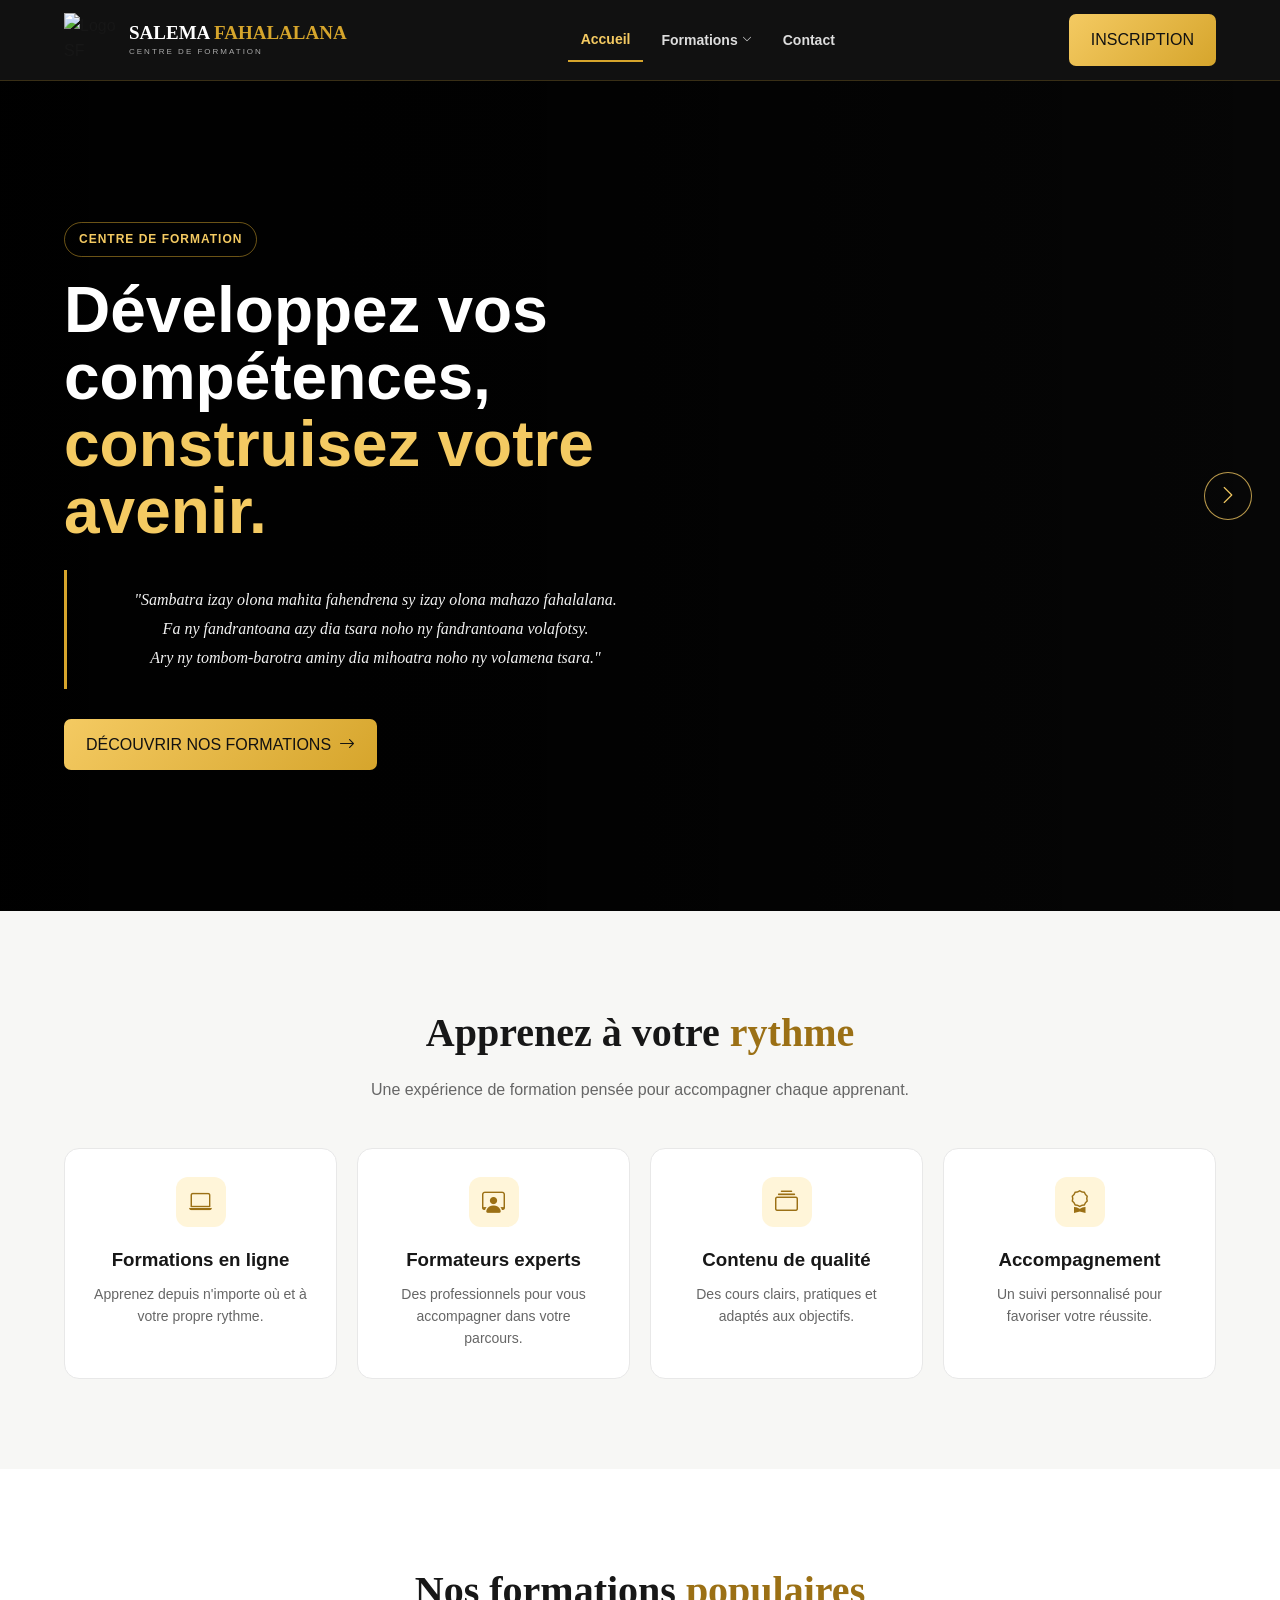
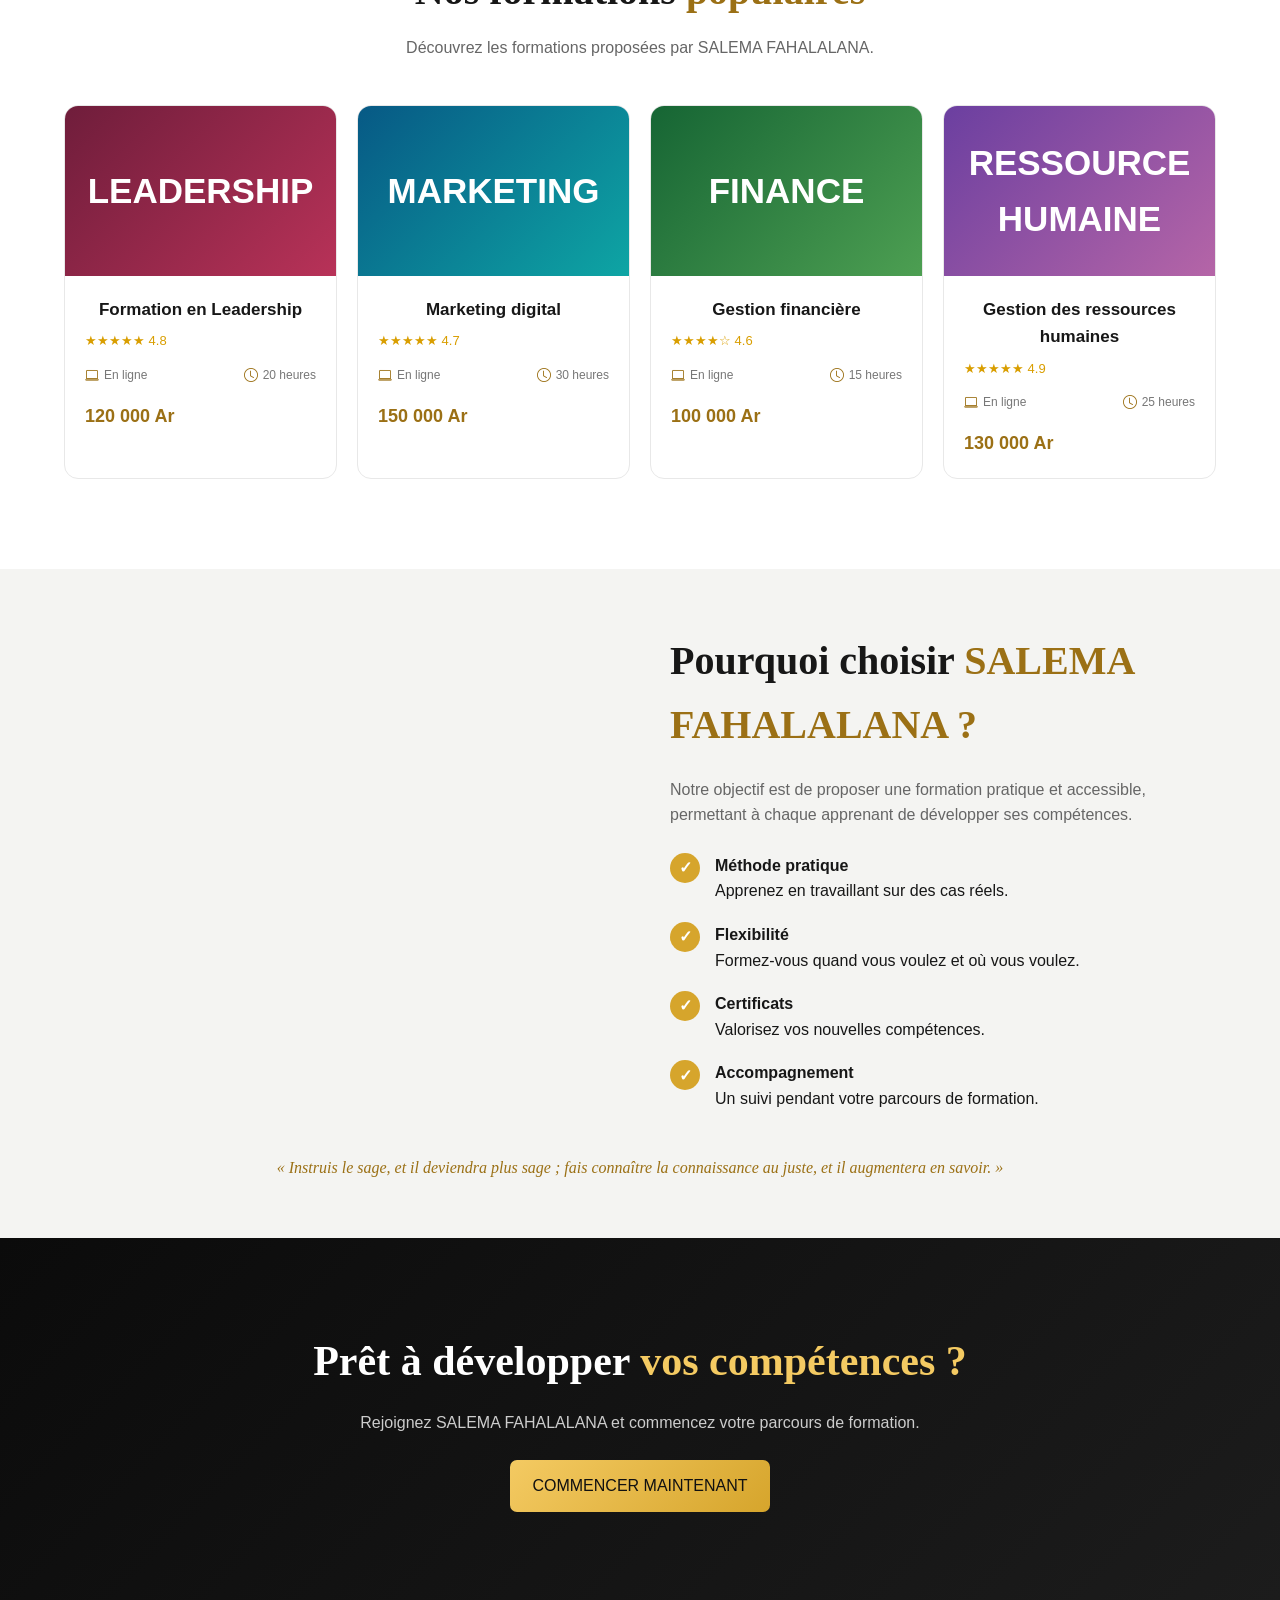
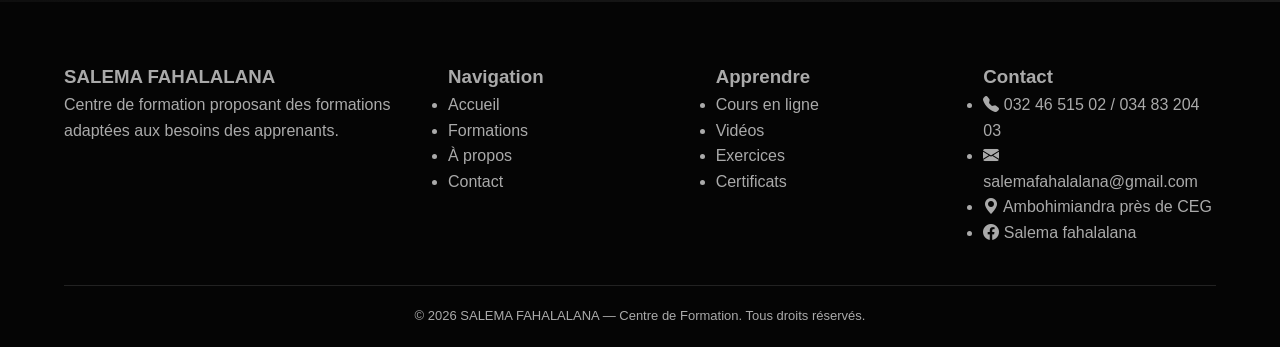
==== index.html @ 227c8c1f "Add files via upload" ====
<!DOCTYPE html>
<html lang="fr">
<head>
    <meta charset="UTF-8">
    <meta name="viewport" content="width=device-width, initial-scale=1.0">

    <title>SALEMA FAHALALANA - Centre de Formation</title>
    <link rel="stylesheet" href="style.css">
    <link rel="stylesheet" href="https://cdn.jsdelivr.net/npm/bootstrap-icons@1.11.3/font/bootstrap-icons.min.css">
</head>
<body>

<!-- =========================
     HEADER
========================= -->

<header>

    <div class="container navbar">

        <a href="#" class="logo">

            <img src="assets/images/sf_logo.png" alt="Logo SF">

            <div class="logo-text">

                <strong>
                    SALEMA <span>FAHALALANA</span>
                </strong>

                <small>
                    CENTRE DE FORMATION
                </small>

            </div>

        </a>

        <nav aria-label="Navigation principale">
            <ul>

                <li>
                    <a href="#accueil" class="active">
                        Accueil
                    </a>
                </li>

                <li class="formations-menu">
                    <button type="button" class="formations-toggle" aria-expanded="false" aria-controls="formations-list">
                        Formations <i class="bi bi-chevron-down nav-chevron" aria-hidden="true"></i>
                    </button>
                    <ul class="formations-list" id="formations-list">
                        <li><a href="formations.html#marketing">Marketing</a></li>
                        <li><a href="formations.html#ressource-humaine">Ressource Humaine</a></li>
                        <li><a href="formations.html#leadership">Leadership</a></li>
                        <li><a href="formations.html#finance">Finance</a></li>
                        <li><a href="formations.html#management">Management</a></li>
                        <li><a href="formations.html#developpement-personnel">Développement Personnel</a></li>
                        <li><a href="formations.html#comptabilite">Comptabilité</a></li>
                    </ul>
                </li>

                <li>
                    <a href="#contact">
                        Contact
                    </a>
                </li>

            </ul>

        </nav>


        <button class="mobile-menu" type="button" aria-label="Ouvrir le menu" onclick="toggleMenu()">
            <i class="bi bi-list" aria-hidden="true"></i>
            <span class="sr-only">Ouvrir le menu</span>
        </button>


        <button type="button" class="btn btn-gold" id="open-registration" aria-haspopup="dialog" aria-controls="registration-modal">
            INSCRIPTION
        </button>

    </div>

</header>



<!-- =========================
     HERO
========================= -->

<section class="hero" id="accueil">

    <div class="hero-slides" aria-hidden="true">
        <div class="hero-slide is-active" style="background-image: url('https://images.unsplash.com/photo-1556761175-b413da4baf72?auto=format&fit=crop&w=1800&q=85');"></div>
        <div class="hero-slide" style="background-image: url('https://images.unsplash.com/photo-1542744173-8e7e53415bb0?auto=format&fit=crop&w=1800&q=85');"></div>
        <div class="hero-slide" style="background-image: url('https://images.unsplash.com/photo-1528605248644-14dd04022da1?auto=format&fit=crop&w=1800&q=85');"></div>
        <div class="hero-slide" style="background-image: url('https://images.unsplash.com/photo-1551836022-d5d88e9218df?auto=format&fit=crop&w=1800&q=85');"></div>
        <div class="hero-slide" style="background-image: url('https://images.unsplash.com/photo-1556761175-5973dc0f32e7?auto=format&fit=crop&w=1800&q=85');"></div>
        <div class="hero-slide" style="background-image: url('https://images.unsplash.com/photo-1531482615713-2afd69097998?auto=format&fit=crop&w=1800&q=85');"></div>
        <div class="hero-slide" style="background-image: url('https://images.unsplash.com/photo-1516321318423-f06f85e504b3?auto=format&fit=crop&w=1800&q=85');"></div>
        <div class="hero-slide" style="background-image: url('https://images.unsplash.com/photo-1523240795612-9a054b0db644?auto=format&fit=crop&w=1800&q=85');"></div>
        <div class="hero-slide" style="background-image: url('https://images.unsplash.com/photo-1517245386807-bb43f82c33c4?auto=format&fit=crop&w=1800&q=85');"></div>
        <div class="hero-slide" style="background-image: url('https://images.unsplash.com/photo-1556761175-4b46a572b786?auto=format&fit=crop&w=1800&q=85');"></div>
    </div>

    <div class="container hero-content">

        <div class="hero-text">

            <div class="badge">
                CENTRE DE FORMATION
            </div>

            <h1>
                Développez vos compétences,
                <span>construisez votre avenir.</span>
            </h1>

            <p class="biblical-principle">
                "Sambatra izay olona mahita fahendrena sy izay olona mahazo fahalalana.
                Fa ny fandrantoana azy dia tsara noho ny fandrantoana volafotsy.
                Ary ny tombom-barotra aminy dia mihoatra noho ny volamena tsara."
            </p>

            <div class="hero-buttons">

                <a href="#formations"
                   class="btn btn-gold">

                    DÉCOUVRIR NOS FORMATIONS
                    <i class="bi bi-arrow-right" aria-hidden="true"></i>
                </a>

            </div>

        </div>

    </div>

    <button class="hero-next" type="button" aria-label="Image suivante" title="Image suivante">
        <i class="bi bi-chevron-right" aria-hidden="true"></i>
    </button>

</section>



<!-- =========================
     AVANTAGES
========================= -->

<section id="formation">

    <div class="container">

        <div class="section-title">

            <h2>
                Apprenez à votre <span>rythme</span>
            </h2>

            <p>
                Une expérience de formation pensée
                pour accompagner chaque apprenant.
            </p>

        </div>


        <div class="advantages">


            <div class="advantage">

                <div class="advantage-icon">
                    <i class="bi bi-laptop"></i>
                </div>

                <h3>
                    Formations en ligne
                </h3>

                <p>
                    Apprenez depuis n'importe où
                    et à votre propre rythme.
                </p>

            </div>


            <div class="advantage">

                <div class="advantage-icon">
                    <i class="bi bi-person-workspace"></i>
                </div>

                <h3>
                    Formateurs experts
                </h3>

                <p>
                    Des professionnels pour vous
                    accompagner dans votre parcours.
                </p>

            </div>


            <div class="advantage">

                <div class="advantage-icon">
                    <i class="bi bi-collection"></i>
                </div>

                <h3>
                    Contenu de qualité
                </h3>

                <p>
                    Des cours clairs, pratiques
                    et adaptés aux objectifs.
                </p>

            </div>


            <div class="advantage">

                <div class="advantage-icon">
                    <i class="bi bi-award"></i>
                </div>

                <h3>
                    Accompagnement
                </h3>

                <p>
                    Un suivi personnalisé
                    pour favoriser votre réussite.
                </p>

            </div>

        </div>

    </div>

</section>



<!-- =========================
     FORMATIONS
========================= -->

<section class="formations" id="formations">

    <div class="container">

        <div class="section-title">

            <h2>
                Nos formations <span>populaires</span>
            </h2>

            <p>
                Découvrez les formations proposées
                par SALEMA FAHALALANA.
            </p>

        </div>


        <div class="formation-grid">


            <!-- LEADERSHIP -->

            <div class="course">

                <div class="course-image python">
                    LEADERSHIP
                </div>

                <div class="course-content">

                    <h3>
                        Formation en Leadership
                    </h3>

                    <div class="rating">
                        ★★★★★ 4.8
                    </div>

                    <div class="course-info">
                        <span><i class="bi bi-laptop" aria-hidden="true"></i> En ligne</span>
                        <span><i class="bi bi-clock" aria-hidden="true"></i> 20 heures</span>
                    </div>

                    <div class="price">
                        120 000 Ar
                    </div>

                </div>

            </div>



            <!-- MARKETING -->

            <div class="course">

                <div class="course-image web">
                    MARKETING
                </div>

                <div class="course-content">

                    <h3>
                        Marketing digital
                    </h3>

                    <div class="rating">
                        ★★★★★ 4.7
                    </div>

                    <div class="course-info">
                        <span><i class="bi bi-laptop" aria-hidden="true"></i> En ligne</span>
                        <span><i class="bi bi-clock" aria-hidden="true"></i> 30 heures</span>
                    </div>

                    <div class="price">
                        150 000 Ar
                    </div>

                </div>

            </div>



            <!-- FINANCE -->

            <div class="course">

                <div class="course-image excel">
                    FINANCE
                </div>

                <div class="course-content">

                    <h3>
                        Gestion financière
                    </h3>

                    <div class="rating">
                        ★★★★☆ 4.6
                    </div>

                    <div class="course-info">
                        <span><i class="bi bi-laptop" aria-hidden="true"></i> En ligne</span>
                        <span><i class="bi bi-clock" aria-hidden="true"></i> 15 heures</span>
                    </div>

                    <div class="price">
                        100 000 Ar
                    </div>

                </div>

            </div>



            <!-- RH -->

            <div class="course">

                <div class="course-image design">
                    RESSOURCE HUMAINE
                </div>

                <div class="course-content">

                    <h3>
                        Gestion des ressources humaines
                    </h3>

                    <div class="rating">
                        ★★★★★ 4.9
                    </div>

                    <div class="course-info">
                        <span><i class="bi bi-laptop" aria-hidden="true"></i> En ligne</span>
                        <span><i class="bi bi-clock" aria-hidden="true"></i> 25 heures</span>
                    </div>

                    <div class="price">
                        130 000 Ar
                    </div>

                </div>

            </div>

        </div>

    </div>

</section>



<!-- =========================
     POURQUOI NOUS
========================= -->

<section class="why" id="apropos">

    <div class="container why-grid">


        <div class="why-image"></div>


        <div class="why-content">

            <h2>
                Pourquoi choisir
                <span>SALEMA FAHALALANA ?</span>
            </h2>

            <p>
                Notre objectif est de proposer une
                formation pratique et accessible,
                permettant à chaque apprenant de
                développer ses compétences.
            </p>


            <ul class="why-list">

                <li>

                    <div class="check">
                        ✓
                    </div>

                    <div>
                        <strong>
                            Méthode pratique
                        </strong>

                        <p>
                            Apprenez en travaillant
                            sur des cas réels.
                        </p>
                    </div>

                </li>


                <li>

                    <div class="check">
                        ✓
                    </div>

                    <div>
                        <strong>
                            Flexibilité
                        </strong>

                        <p>
                            Formez-vous quand vous
                            voulez et où vous voulez.
                        </p>
                    </div>

                </li>


                <li>

                    <div class="check">
                        ✓
                    </div>

                    <div>
                        <strong>
                            Certificats
                        </strong>

                        <p>
                            Valorisez vos nouvelles
                            compétences.
                        </p>
                    </div>

                </li>


                <li>

                    <div class="check">
                        ✓
                    </div>

                    <div>
                        <strong>
                            Accompagnement
                        </strong>

                        <p>
                            Un suivi pendant votre
                            parcours de formation.
                        </p>
                    </div>

                </li>

            </ul>

        </div>

        <div class="why-quote-block">
            <p class="why-quote">
                « Instruis le sage, et il deviendra plus sage ; fais connaître
                la connaissance au juste, et il augmentera en savoir. »
            </p>
            <!-- <span class="why-reference">— Proverbes 9:9</span> -->
        </div>

    </div>

</section>



<!-- =========================
     CTA
========================= -->

<section class="cta" id="inscription">

    <div class="container">

        <h2>
            Prêt à développer
            <span>vos compétences ?</span>
        </h2>

        <p>
            Rejoignez SALEMA FAHALALANA
            et commencez votre parcours de formation.
        </p>

        <a href="https://www.facebook.com/profile.php?id=100064105414318"
           class="btn btn-gold">

            COMMENCER MAINTENANT

        </a>

    </div>

</section>



<!-- =========================
     FOOTER
========================= -->

<footer id="contact">

    <div class="container">

        <div class="footer-grid">


            <div>

                <h3>
                    SALEMA FAHALALANA
                </h3>

                <p>
                    Centre de formation proposant
                    des formations adaptées aux besoins
                    des apprenants.
                </p>

            </div>


            <div>

                <h3>
                    Navigation
                </h3>

                <ul>

                    <li>
                        <a href="#accueil">
                            Accueil
                        </a>
                    </li>

                    <li>
                        <a href="#formations">
                            Formations
                        </a>
                    </li>

                    <li>
                        <a href="#apropos">
                            À propos
                        </a>
                    </li>

                    <li>
                        <a href="#contact">
                            Contact
                        </a>
                    </li>

                </ul>

            </div>


            <div>

                <h3>
                    Apprendre
                </h3>

                <ul>

                    <li>
                        <a href="#">
                            Cours en ligne
                        </a>
                    </li>

                    <li>
                        <a href="#">
                            Vidéos
                        </a>
                    </li>

                    <li>
                        <a href="#">
                            Exercices
                        </a>
                    </li>

                    <li>
                        <a href="#">
                            Certificats
                        </a>
                    </li>

                </ul>

            </div>


            <div>

                <h3>
                    Contact
                </h3>

                <ul>

                    <li>
                        <i class="bi bi-telephone-fill"></i> 032 46 515 02 / 034 83 204 03 
                    </li>

                    <li>
                        <i class="bi bi-envelope-fill"></i> salemafahalalana@gmail.com
                    </li>

                    <li>
                        <i class="bi bi-geo-alt-fill"></i> Ambohimiandra près de CEG
                    </li>

                    <li>
                        <i class="bi bi-facebook"></i> Salema fahalalana
                    </li>

                </ul>

            </div>

        </div>


        <div class="copyright">

            © 2026 SALEMA FAHALALANA —
            Centre de Formation.
            Tous droits réservés.

        </div>

    </div>

</footer>

<div class="registration-modal" id="registration-modal" hidden>
    <div class="registration-dialog" role="dialog" aria-modal="true" aria-labelledby="registration-title">
        <div class="registration-header">
            <div>
                <span class="registration-kicker">SALEMA FAHALALANA</span>
                <h2 id="registration-title">Formulaire d'inscription</h2>
                <p>Renseignez vos informations pour préparer votre parcours.</p>
            </div>
            <button type="button" class="registration-close" id="close-registration" aria-label="Fermer la fenêtre">&times;</button>
        </div>

        <form id="registration-form">
            <div class="registration-fields">
                <label>
                    Nom
                    <input type="text" name="nom" autocomplete="family-name" required>
                </label>
                <label>
                    Prénom
                    <input type="text" name="prenom" autocomplete="given-name" required>
                </label>
                <fieldset class="registration-choice">
                    <legend>Sexe</legend>
                    <label><input type="radio" name="sexe" value="Femme" required> Femme</label>
                    <label><input type="radio" name="sexe" value="Homme"> Homme</label>
                    <label><input type="radio" name="sexe" value="Autre"> Autre</label>
                </fieldset>
                <label>
                    Date de naissance
                    <input type="date" name="date-naissance" autocomplete="bday" required>
                </label>
                <label class="registration-full">
                    Adresse
                    <input type="text" name="adresse" autocomplete="street-address" required>
                </label>
                <label>
                    Numéro de téléphone
                    <input type="tel" name="telephone" autocomplete="tel" inputmode="tel" required>
                </label>
                <label>
                    Adresse email
                    <input type="email" name="email" autocomplete="email" required>
                </label>
                <label class="registration-full">
                    Type de formation
                    <select name="formation" required>
                        <option value="" selected disabled>Choisissez une formation</option>
                        <option value="presentielle">Formation en présentiel</option>
                        <option value="individuelle">Formation individuelle</option>
                        <option value="groupe">Atelier par groupe</option>
                        <option value="en-ligne">Formation en ligne</option>
                    </select>
                </label>
                <label class="registration-full">
                    Date du rendez-vous <span class="optional">(facultatif)</span>
                    <input type="datetime-local" name="rendez-vous">
                </label>
            </div>

            <div class="registration-actions">
                <button type="button" class="registration-cancel" id="cancel-registration">Annuler</button>
                <button type="submit" class="btn btn-gold">Envoyer l'inscription</button>
            </div>
            <p class="registration-success" id="registration-success" role="status" hidden>Votre demande d'inscription a bien été enregistrée.</p>
            <div class="registration-record" id="registration-record" hidden>
                <h3>Votre enregistrement</h3>
                <p class="registration-location">Enregistré dans ce navigateur, sur cet appareil.</p>
                <dl id="registration-record-details"></dl>
            </div>
        </form>
    </div>
</div>



<!-- =========================
     JAVASCRIPT
========================= -->

<script>

function toggleMenu() {

    const menu = document.querySelector("nav ul");

    if (menu.style.display === "flex") {

        menu.style.display = "none";

    } else {

        menu.style.display = "flex";

        menu.style.flexDirection = "column";

        menu.style.position = "absolute";

        menu.style.top = "70px";

        menu.style.left = "0";

        menu.style.right = "0";

        menu.style.background = "#080808";

        menu.style.padding = "20px";

    }

}

function initFormationsMenu() {

    const toggle = document.querySelector(".formations-toggle");
    const list = document.querySelector("#formations-list");

    if (!toggle || !list) {
        return;
    }

    function closeFormationsMenu() {
        list.classList.remove("is-open");
        toggle.setAttribute("aria-expanded", "false");
    }

    toggle.addEventListener("click", () => {
        const isOpen = list.classList.toggle("is-open");
        toggle.setAttribute("aria-expanded", String(isOpen));
    });

    document.addEventListener("click", (event) => {
        if (!event.target.closest(".formations-menu")) {
            closeFormationsMenu();
        }
    });

    document.addEventListener("keydown", (event) => {
        if (event.key === "Escape") {
            closeFormationsMenu();
        }
    });
}

function initHeroCarousel() {

    const slides = Array.from(document.querySelectorAll(".hero-slide"));
    const nextButton = document.querySelector(".hero-next");

    if (slides.length < 2 || !nextButton) {
        return;
    }

    let activeIndex = slides.findIndex((slide) => slide.classList.contains("is-active"));

    if (activeIndex < 0) {
        activeIndex = 0;
        slides[activeIndex].classList.add("is-active");
    }

    function showNextSlide() {
        const nextIndex = (activeIndex + 1) % slides.length;
        slides[activeIndex].classList.remove("is-active");
        slides[activeIndex].classList.add("is-previous");
        slides[nextIndex].classList.remove("is-previous");
        slides[nextIndex].classList.add("is-active");

        window.setTimeout(() => {
            slides[activeIndex].classList.remove("is-previous");
        }, 1200);

        activeIndex = nextIndex;
    }

    nextButton.addEventListener("click", showNextSlide);

    window.setInterval(showNextSlide, 5000);
}

function initEventsCarousel() {

    const cards = Array.from(document.querySelectorAll(".events-grid > a.event-card"));

    if (!cards.length) {
        return;
    }

    function showRandomGroup() {

        const shuffledCards = [...cards];

        for (let index = shuffledCards.length - 1; index > 0; index -= 1) {
            const randomIndex = Math.floor(Math.random() * (index + 1));
            [shuffledCards[index], shuffledCards[randomIndex]] = [shuffledCards[randomIndex], shuffledCards[index]];
        }

        const visibleCards = shuffledCards.slice(0, 3);

        cards.forEach((card) => {
            card.classList.toggle("is-current", visibleCards.includes(card));
        });

        visibleCards.forEach((card) => {
            card.parentElement.append(card);
        });
    }

    showRandomGroup();

    window.setInterval(() => {
        showRandomGroup();
    }, 5000);

}

// function initRegistrationModal() {

//     const modal = document.querySelector("#registration-modal");
//     const openButton = document.querySelector("#open-registration");
//     const closeButton = document.querySelector("#close-registration");
//     const cancelButton = document.querySelector("#cancel-registration");
//     const form = document.querySelector("#registration-form");
//     const successMessage = document.querySelector("#registration-success");
//     const record = document.querySelector("#registration-record");
//     const recordDetails = document.querySelector("#registration-record-details");

//     if (!modal || !openButton || !closeButton || !cancelButton || !form) {
//         return;
//     }

//     function closeModal() {
//         modal.hidden = true;
//         document.body.classList.remove("modal-open");
//         openButton.focus();
//     }

//     openButton.addEventListener("click", () => {
//         modal.hidden = false;
//         document.body.classList.add("modal-open");
//         successMessage.hidden = true;
//         record.hidden = true;
//         window.setTimeout(() => form.querySelector("input")?.focus(), 0);
//     });

//     closeButton.addEventListener("click", closeModal);
//     cancelButton.addEventListener("click", closeModal);
//     modal.addEventListener("click", (event) => {
//         if (event.target === modal) {
//             closeModal();
//         }
//     });
//     document.addEventListener("keydown", (event) => {
//         if (event.key === "Escape" && !modal.hidden) {
//             closeModal();
//         }
//     });
//     form.addEventListener("submit", (event) => {
//         event.preventDefault();
//         const formData = new FormData(form);
//         const registration = Object.fromEntries(formData.entries());
//         const registrations = JSON.parse(localStorage.getItem("salema-inscriptions") || "[]");
//         registrations.push({ ...registration, dateEnregistrement: new Date().toISOString() });
//         localStorage.setItem("salema-inscriptions", JSON.stringify(registrations));

//         const labels = {
//             nom: "Nom",
//             prenom: "Prénom",
//             sexe: "Sexe",
//             "date-naissance": "Date de naissance",
//             adresse: "Adresse",
//             telephone: "Téléphone",
//             email: "Email",
//             formation: "Formation",
//             "rendez-vous": "Rendez-vous"
//         };
//         recordDetails.replaceChildren();
//         Object.entries(registration).forEach(([name, value]) => {
//             const term = document.createElement("dt");
//             const description = document.createElement("dd");
//             term.textContent = labels[name] || name;
//             description.textContent = value || "Non renseigné";
//             recordDetails.append(term, description);
//         });

//         successMessage.hidden = false;
//         record.hidden = false;
//         form.reset();
//     });
// }

function initRegistrationModal() {

    const modal = document.querySelector("#registration-modal");
    const openButton = document.querySelector("#open-registration");
    const closeButton = document.querySelector("#close-registration");
    const cancelButton = document.querySelector("#cancel-registration");
    const form = document.querySelector("#registration-form");
    const successMessage = document.querySelector("#registration-success");
    const record = document.querySelector("#registration-record");
    const recordDetails = document.querySelector("#registration-record-details");

    if (!modal || !openButton || !closeButton || !cancelButton || !form) {
        return;
    }

    function closeModal() {
        modal.hidden = true;
        document.body.classList.remove("modal-open");
        openButton.focus();
    }

    openButton.addEventListener("click", () => {
        modal.hidden = false;
        document.body.classList.add("modal-open");
        successMessage.hidden = true;
        record.hidden = true;

        window.setTimeout(() => {
            form.querySelector("input")?.focus();
        }, 0);
    });

    closeButton.addEventListener("click", closeModal);
    cancelButton.addEventListener("click", closeModal);

    modal.addEventListener("click", (event) => {
        if (event.target === modal) {
            closeModal();
        }
    });

    document.addEventListener("keydown", (event) => {
        if (event.key === "Escape" && !modal.hidden) {
            closeModal();
        }
    });

    form.addEventListener("submit", async (event) => {
        event.preventDefault();

        const formData = new FormData(form);
        const registration = Object.fromEntries(formData.entries());

        // Enregistrement local
        const registrations = JSON.parse(
            localStorage.getItem("salema-inscriptions") || "[]"
        );

        registrations.push({
            ...registration,
            dateEnregistrement: new Date().toISOString()
        });

        localStorage.setItem(
            "salema-inscriptions",
            JSON.stringify(registrations)
        );

        // Labels
        const labels = {
            nom: "Nom",
            prenom: "Prénom",
            sexe: "Sexe",
            "date-naissance": "Date de naissance",
            adresse: "Adresse",
            telephone: "Téléphone",
            email: "Email",
            formation: "Formation",
            "rendez-vous": "Rendez-vous"
        };

        // Affichage de l'enregistrement
        recordDetails.replaceChildren();

        Object.entries(registration).forEach(([name, value]) => {

            const term = document.createElement("dt");
            const description = document.createElement("dd");

            term.textContent = labels[name] || name;
            description.textContent = value || "Non renseigné";

            recordDetails.append(term, description);
        });

        // Création du message Messenger
        const message = `Bonjour, je souhaite m'inscrire à une formation.

Nom : ${registration.nom}
Prénom : ${registration.prenom}
Sexe : ${registration.sexe}
Date de naissance : ${registration["date-naissance"]}
Adresse : ${registration.adresse}
Téléphone : ${registration.telephone}
Email : ${registration.email}
Formation : ${registration.formation}
Rendez-vous : ${registration["rendez-vous"] || "Non renseigné"}

Merci.`;

        // Copier le message
        try {
            await navigator.clipboard.writeText(message);

            alert(
                "Votre inscription est prête. Le message a été copié. " +
                "Messenger va s'ouvrir. Collez le message puis envoyez-le."
            );

        } catch (error) {

            alert(
                "Messenger va s'ouvrir. Copiez vos informations avant de les envoyer."
            );
        }

        // Ouvrir Messenger
        window.open(
            "https://m.me/113724336684758",
            "_blank"
        );

        // Message de succès
        successMessage.textContent =
            "Votre inscription est prête. Envoyez le message sur Messenger pour terminer.";

        successMessage.hidden = false;
        record.hidden = false;

        // Réinitialiser le formulaire
        form.reset();
    });
}
function swapHomeSections() {

    const events = document.querySelector(".events");
    const advantages = document.querySelector("#formation");

    if (events && advantages) {
        events.before(advantages);
    }

}

swapHomeSections();

initHeroCarousel();

initEventsCarousel();

initRegistrationModal();

initFormationsMenu();

</script>


</body>
</html>
---- style.css ----
/* =========================
           VARIABLES
        ========================= */

        :root {
            --gold: #d6a52c;
            --gold-light: #f4ca62;
            --gold-dark: #9b7015;

            --black: #080808;
            --black-light: #151515;

            --white: #ffffff;
            --gray: #666;
            --light: #f7f7f5;

            --border: #e8e8e8;
        }


        /* =========================
           RESET
        ========================= */

        * {
            margin: 0;
            padding: 0;
            box-sizing: border-box;
        }

        html {
            scroll-behavior: smooth;
        }

        body {
            font-family: Arial, Helvetica, sans-serif;
            background: var(--light);
            color: #171717;
            line-height: 1.6;
        }

        body.modal-open {
            overflow: hidden;
        }

        a {
            text-decoration: none;
            color: inherit;
        }

        img {
            max-width: 100%;
        }

        .container {
            width: 90%;
            max-width: 1250px;
            margin: auto;
        }


        /* =========================
           HEADER
        ========================= */

        header {
            position: sticky;
            top: 0;
            z-index: 1000;

            background: rgba(8, 8, 8, 0.96);
            backdrop-filter: blur(10px);

            border-bottom: 1px solid rgba(214, 165, 44, 0.2);
        }

        .navbar {
            height: 80px;

            display: flex;
            align-items: center;
            justify-content: space-between;

            gap: 30px;
        }


        /* LOGO */

        .logo {
            display: flex;
            align-items: center;
            gap: 10px;
        }

        .logo img {
            width: 55px;
            height: 55px;
            object-fit: contain;
        }

        .logo-text {
            line-height: 1.1;
        }

        .logo-text strong {
            display: block;

            font-family: Georgia, serif;
            font-size: 19px;

            color: white;
        }

        .logo-text span {
            color: var(--gold);
        }

        .logo-text small {
            display: block;

            margin-top: 4px;

            color: #aaa;

            font-size: 8px;
            letter-spacing: 2px;
        }


        /* =========================
           MENU
        ========================= */

        nav ul {
            list-style: none;

            display: flex;
            align-items: center;
            gap: 5px;
        }

        nav ul li a {
            display: block;

            padding: 10px 13px;

            color: #ddd;

            font-size: 14px;
            font-weight: 600;

            transition: 0.3s;
        }

        nav ul li a:hover {
            color: var(--gold-light);
        }

        nav ul li a.active {
            color: var(--gold-light);
            border-bottom: 2px solid var(--gold);
        }

        .formations-menu {
            position: relative;
        }

        .formations-toggle {
            display: flex;
            align-items: center;
            padding: 10px 13px;
            border: 0;
            background: transparent;
            color: #ddd;
            font: inherit;
            font-size: 14px;
            font-weight: 600;
            cursor: pointer;
        }

        .formations-toggle:hover,
        .formations-toggle[aria-expanded="true"] {
            color: var(--gold-light);
        }

        .formations-toggle[aria-expanded="true"] .nav-chevron {
            transform: rotate(180deg);
        }

        .formations-list {
            position: absolute;
            top: calc(100% + 8px);
            left: 0;
            z-index: 10;
            display: none;
            min-width: 235px;
            padding: 8px 0;
            border: 1px solid rgba(214, 165, 44, 0.35);
            border-radius: 7px;
            background: #151515;
            box-shadow: 0 14px 30px rgba(0, 0, 0, 0.35);
        }

        .formations-list.is-open {
            display: block;
        }

        nav ul .formations-list li a {
            padding: 9px 16px;
            color: #ddd;
            font-size: 13px;
            font-weight: 500;
            white-space: nowrap;
        }

        nav ul .formations-list li a:hover,
        nav ul .formations-list li a:focus-visible {
            background: rgba(214, 165, 44, 0.14);
            color: var(--gold-light);
        }

        .nav-chevron {
            margin-left: 4px;
            font-size: 10px;
            transition: transform 0.2s ease;
        }


        /* =========================
           BOUTONS
        ========================= */

        .btn {
            display: inline-flex;
            align-items: center;
            justify-content: center;

            padding: 13px 22px;

            border-radius: 7px;

            font-weight: bold;

            transition: 0.3s;

            cursor: pointer;

            border: 0;
            font: inherit;
        }

        .btn i {
            margin-left: 8px;
            line-height: 1;
        }

        .btn-gold {
            background: linear-gradient(
                135deg,
                var(--gold-light),
                var(--gold)
            );

            color: #111;
        }

        .btn-gold:hover {
            transform: translateY(-2px);

            box-shadow:
                0 10px 25px rgba(214, 165, 44, 0.3);
        }

        .registration-modal[hidden] {
            display: none;
        }

        .registration-modal {
            position: fixed;
            inset: 0;
            z-index: 2000;
            display: grid;
            place-items: center;
            padding: 20px;
            background: rgba(0, 0, 0, 0.72);
        }

        .registration-dialog {
            width: min(720px, 100%);
            max-height: min(760px, 92vh);
            overflow-y: auto;
            padding: 30px;
            border-top: 4px solid var(--gold);
            border-radius: 12px;
            background: var(--white);
            box-shadow: 0 24px 70px rgba(0, 0, 0, 0.38);
            animation: registration-dialog-in 0.22s ease-out;
        }

        .registration-header {
            display: flex;
            justify-content: space-between;
            gap: 20px;
            margin-bottom: 24px;
        }

        .registration-kicker {
            color: var(--gold-dark);
            font-size: 11px;
            font-weight: 700;
            letter-spacing: 1.5px;
        }

        .registration-header h2 {
            margin-top: 4px;
            color: #171717;
            font-family: Georgia, serif;
            font-size: 30px;
            line-height: 1.15;
        }

        .registration-header p {
            margin-top: 7px;
            color: var(--gray);
            font-size: 14px;
        }

        .registration-close {
            width: 36px;
            height: 36px;
            flex: 0 0 auto;
            border: 0;
            border-radius: 50%;
            background: #f1f1ed;
            color: #333;
            font-size: 25px;
            line-height: 1;
            cursor: pointer;
        }

        .registration-close:hover,
        .registration-close:focus-visible {
            background: var(--gold);
        }

        .registration-fields {
            display: grid;
            grid-template-columns: repeat(2, minmax(0, 1fr));
            gap: 17px;
        }

        .registration-fields label,
        .registration-choice legend {
            color: #333;
            font-size: 13px;
            font-weight: 700;
        }

        .registration-fields input:not([type="radio"]),
        .registration-fields select {
            width: 100%;
            margin-top: 6px;
            padding: 11px 12px;
            border: 1px solid #d8d8d2;
            border-radius: 6px;
            background: #fff;
            color: #171717;
            font: inherit;
        }

        .registration-fields input:focus,
        .registration-fields select:focus {
            border-color: var(--gold-dark);
            outline: 3px solid rgba(214, 165, 44, 0.2);
        }

        .registration-full {
            grid-column: 1 / -1;
        }

        .registration-choice {
            display: flex;
            align-items: end;
            flex-wrap: wrap;
            gap: 12px;
            padding: 0;
            border: 0;
        }

        .registration-choice legend {
            width: 100%;
            margin-bottom: 1px;
        }

        .registration-choice label {
            display: inline-flex;
            align-items: center;
            gap: 6px;
            font-weight: 400;
        }

        .registration-choice input {
            accent-color: var(--gold-dark);
        }

        .optional {
            color: var(--gray);
            font-size: 11px;
            font-weight: 400;
        }

        .registration-actions {
            display: flex;
            justify-content: flex-end;
            align-items: center;
            gap: 12px;
            margin-top: 26px;
        }

        .registration-cancel {
            padding: 12px 16px;
            border: 0;
            background: transparent;
            color: #555;
            font-weight: 700;
            cursor: pointer;
        }

        .registration-cancel:hover {
            color: #111;
        }

        .registration-success {
            margin-top: 16px;
            padding: 10px 12px;
            border-left: 3px solid #3b7d4a;
            background: #edf7ef;
            color: #245a30;
            font-size: 14px;
        }

        .registration-record {
            margin-top: 18px;
            padding: 16px;
            border: 1px solid #e3d7b3;
            border-radius: 7px;
            background: #fffaf0;
        }

        .registration-record h3 {
            color: #171717;
            font-family: Georgia, serif;
            font-size: 20px;
        }

        .registration-location {
            margin-top: 3px;
            color: var(--gray);
            font-size: 12px;
        }

        .registration-record dl {
            display: grid;
            grid-template-columns: minmax(130px, 0.7fr) 1fr;
            gap: 7px 14px;
            margin-top: 14px;
            font-size: 13px;
        }

        .registration-record dt {
            color: #725919;
            font-weight: 700;
        }

        .registration-record dd {
            overflow-wrap: anywhere;
            color: #333;
        }

        @keyframes registration-dialog-in {
            from { opacity: 0; transform: translateY(10px) scale(0.98); }
            to { opacity: 1; transform: translateY(0) scale(1); }
        }

        @media (max-width: 600px) {
            .registration-modal {
                padding: 10px;
            }

            .registration-dialog {
                max-height: 96vh;
                padding: 22px 18px;
            }

            .registration-header h2 {
                font-size: 25px;
            }

            .registration-fields {
                grid-template-columns: 1fr;
                gap: 14px;
            }

            .registration-full {
                grid-column: auto;
            }

            .registration-actions {
                align-items: stretch;
                flex-direction: column-reverse;
            }

            .registration-actions .btn,
            .registration-cancel {
                width: 100%;
            }

            .registration-record dl {
                grid-template-columns: 1fr;
                gap: 2px;
            }

            .registration-record dd {
                margin-bottom: 6px;
            }
        }

        /* =========================
           HERO
        ========================= */

        .hero {
            position: relative;
            min-height: 650px;
            overflow: hidden;
            background: #080808;
            color: white;
        }

        .hero::before {
            content: "";
            position: absolute;
            inset: 0;
            z-index: 1;
            background: linear-gradient(90deg, rgba(0, 0, 0, 0.96) 0%, rgba(0, 0, 0, 0.82) 42%, rgba(0, 0, 0, 0.28) 100%);
        }

        .hero-slides,
        .hero-slide {
            position: absolute;
            inset: 0;
        }

        .hero-slide {
            opacity: 0;
            transform: translateX(100%);
            background-position: center;
            background-size: cover;
            transition: opacity 1.2s ease, transform 1.2s ease;
        }

        .hero-slide.is-active {
            opacity: 1;
            transform: translateX(0);
        }

        .hero-slide.is-previous {
            opacity: 0;
            transform: translateX(-100%);
        }

        .hero-content {
            position: relative;
            z-index: 2;
            min-height: 650px;

            display: flex;
            align-items: center;
        }

        .hero-text {
            max-width: 650px;
        }

        .badge {
            display: inline-block;

            padding: 7px 14px;

            margin-bottom: 20px;

            border: 1px solid rgba(214,165,44,0.5);

            border-radius: 30px;

            color: var(--gold-light);

            font-size: 12px;
            font-weight: bold;

            letter-spacing: 1px;
        }

        .hero h1 {
            font-size: clamp(40px, 5vw, 68px);

            line-height: 1.05;

            margin-bottom: 25px;
        }

        .hero h1 span {
            color: var(--gold-light);
        }

        .hero p {
            max-width: 600px;

            color: #ddd;

            font-size: 14px;

            margin-bottom: 30px;
        }

        .hero .biblical-principle {
            max-width: 620px;
            padding: 16px 22px;
            border-left: 3px solid var(--gold);
            color: #f1f1f1;
            font-family: Georgia, serif;
            font-size: 16px;
            font-style: italic;
            line-height: 1.8;
            text-align: center;
            text-wrap: balance;
        }

        .hero-buttons {
            display: flex;
            gap: 15px;
            flex-wrap: wrap;
        }

        .hero-next {
            position: absolute;
            top: 50%;
            right: 28px;
            z-index: 3;

            width: 48px;
            height: 48px;

            display: flex;
            align-items: center;
            justify-content: center;

            border: 1px solid rgba(244, 202, 98, 0.75);
            border-radius: 50%;

            color: var(--gold-light);
            background: rgba(8, 8, 8, 0.5);

            font-size: 20px;
            cursor: pointer;
            transform: translateY(-50%);
            transition: 0.3s ease;
        }

        .hero-next:hover,
        .hero-next:focus-visible {
            color: var(--black);
            background: var(--gold-light);
            transform: translateY(-50%) translateX(-4px);
        }

        .hero-next:focus-visible {
            outline: 2px solid white;
            outline-offset: 4px;
        }


        /* =========================
           ÉVÉNEMENTS
        ========================= */

        /* =========================
           SECTION
        ========================= */

        section {
            padding: 90px 0;
        }

        .section-title {
            text-align: center;

            max-width: 700px;

            margin: 0 auto 45px;
        }

        .section-title h2 {
            font-family: Georgia, serif;

            font-size: 40px;

            margin-bottom: 12px;
        }

        .section-title h2 span {
            color: var(--gold-dark);
        }

        .section-title p {
            color: var(--gray);
        }


        /* =========================
           AVANTAGES
        ========================= */

        .advantages {
            display: grid;

            grid-template-columns: repeat(4, 1fr);

            gap: 20px;
        }

        .advantage {
            background: white;

            padding: 28px;

            border-radius: 15px;

            border: 1px solid var(--border);

            transition: 0.3s;
        }

        .advantage:hover {
            transform: translateY(-5px);

            box-shadow:
                0 15px 35px rgba(0,0,0,0.08);
        }

        .advantage-icon {
            width: 50px;
            height: 50px;

            display: flex;
            align-items: center;
            justify-content: center;

            background: #fff5d9;

            border-radius: 12px;

            font-size: 23px;

            margin-bottom: 18px;
            margin-left: auto;
            margin-right: auto;
        }

        .advantage-icon i {
            color: var(--gold-dark);
            line-height: 1;
        }

        .advantage h3 {
            margin-bottom: 8px;
            text-align: center;
        }

        .advantage p {
            color: var(--gray);
            text-align: center;
            font-size: 14px;
        }


        /* =========================
           FORMATIONS
        ========================= */

        .formations {
            background: white;
        }

        .formations .section-title,
        .formations .course-content h3 {
            text-align: center;
        }

        .formation-grid {
            display: grid;

            grid-template-columns: repeat(4, 1fr);

            gap: 20px;
        }

        .course {
            background: white;

            border: 1px solid var(--border);

            border-radius: 14px;

            overflow: hidden;

            transition: 0.3s;
        }

        .course:hover {
            transform: translateY(-6px);

            box-shadow:
                0 15px 35px rgba(0,0,0,0.12);
        }

        .course-image {
            height: 170px;

            background: #111;

            display: flex;

            align-items: center;
            justify-content: center;

            color: white;

            font-size: 35px;

            font-weight: bold;
        }

        .python {
            background:
                linear-gradient(
                    135deg,
                    #6f1d3b,
                    #b83258
                );
        }

        .web {
            background:
                linear-gradient(
                    135deg,
                    #075985,
                    #0ea5a4
                );
        }

        .excel {
            background:
                linear-gradient(
                    135deg,
                    #166534,
                    #4d9f52
                );
        }

        .design {
            background:
                linear-gradient(
                    135deg,
                    #6b3fa0,
                    #b565a7
                );
        }

        .course-image.design {
            text-align: center;
            padding: 0 12px;
        }

        .course-content {
            padding: 20px;
        }

        .course-content h3 {
            display: block;
            width: 100%;
            text-align: center;
            margin-bottom: 8px;
            font-size: 17px;
        }

        .rating {
            color: #d99e00;

            font-size: 13px;

            margin-bottom: 12px;
        }

        .course-info {
            display: flex;

            justify-content: space-between;

            color: #777;

            font-size: 12px;

            margin-bottom: 15px;
        }

        .course-info span {
            display: inline-flex;
            align-items: center;
            gap: 5px;
        }

        .course-info i {
            color: var(--gold-dark);
            font-size: 14px;
        }

        .price {
            color: var(--gold-dark);

            font-size: 18px;

            font-weight: bold;
        }


        /* =========================
           POURQUOI NOUS
        ========================= */

        .why {
            background: #f4f4f2;
            padding: 60px 0;
        }

        .why-grid {
            display: grid;

            grid-template-columns: 1fr 1fr;

            gap: 60px;

            row-gap: 25px;

            align-items: center;
        }

        .why-image {
            min-height: 420px;

            border-radius: 20px;

            background:
                url("https://images.unsplash.com/photo-1524178232363-1fb2b075b655")
                center/cover;
        }

        .why-content h2 {
            font-family: Georgia, serif;

            font-size: 40px;

            margin-bottom: 20px;
        }

        .why-content h2 span {
            color: var(--gold-dark);
        }

        .why-content > p {
            color: #666;

            margin-bottom: 25px;
        }

        .why-list {
            list-style: none;
        }

        .why-list li {
            display: flex;

            gap: 15px;

            margin-bottom: 18px;
        }

        .why-quote {
            margin: 5px 8px 2px;
            color: var(--gold-dark);
            font-family: Georgia, serif;
            font-style: italic;
            line-height: 1;
            text-align: center;
        }

        .why-quote-block {
            grid-column: 1 / -1;
            text-align: center;
        }

        .why-reference {
            display: block;
            color: #666;
            font-size: 13px;
            line-height: 1.2;
            text-align: center;
        }

        .check {
            min-width: 30px;
            height: 30px;

            display: flex;

            align-items: center;
            justify-content: center;

            border-radius: 50%;

            background: var(--gold);

            color: white;

            font-weight: bold;
        }


        /* =========================
           CTA
        ========================= */

        .cta {
            background:
                linear-gradient(
                    135deg,
                    #0b0b0b,
                    #1c1c1c
                );

            color: white;

            text-align: center;
        }

        .cta h2 {
            font-family: Georgia, serif;

            font-size: 42px;

            margin-bottom: 15px;
        }

        .cta h2 span {
            color: var(--gold-light);
        }

        .cta p {
            color: #ccc;

            max-width: 600px;

            margin: 0 auto 25px;
        }


        /* =========================
           FOOTER
        ========================= */

        footer {
            background: #050505;

            color: #aaa;

            padding: 60px 0 20px;
        }

        .footer-grid {
            display: grid;

            grid-template-columns: 1.5fr 1fr 1fr 1fr;

            gap: 35px;

            margin-bottom: 40px;
        }

        .footer h3 {
            color: white;

            margin-bottom: 15px;
        }

        .footer p {
            font-size: 14px;
        }

        .footer ul {
            list-style: none;
        }

        .footer li {
            margin-bottom: 9px;

            font-size: 14px;
        }

        .footer li a:hover {
            color: var(--gold-light);
        }

        .copyright {
            padding-top: 20px;

            border-top: 1px solid #222;

            text-align: center;

            font-size: 13px;
        }


        /* =========================
           MENU MOBILE
        ========================= */

        .mobile-menu {
            display: none;

            background: none;

            border: none;

            color: white;

            font-size: 28px;

            cursor: pointer;
        }

        .mobile-menu i {
            display: block;
            line-height: 1;
        }

        .sr-only {
            position: absolute;
            width: 1px;
            height: 1px;
            padding: 0;
            margin: -1px;
            overflow: hidden;
            clip: rect(0, 0, 0, 0);
            white-space: nowrap;
            border: 0;
        }


        /* =========================
           RESPONSIVE
        ========================= */

        @media (max-width: 1000px) {

            nav ul {
                display: none;
            }

            .mobile-menu {
                display: block;
            }

            .advantages {
                grid-template-columns: repeat(2, 1fr);
            }

            .formation-grid {
                grid-template-columns: repeat(2, 1fr);
            }

            .footer-grid {
                grid-template-columns: repeat(2, 1fr);
            }
        }


        @media (max-width: 700px) {

            .navbar {
                height: 70px;
            }

            .logo img {
                width: 45px;
                height: 45px;
            }

            .logo-text strong {
                font-size: 15px;
            }

            .logo-text small {
                font-size: 6px;
            }

            .hero {
                min-height: 600px;
            }

            .hero-content {
                min-height: 600px;
            }

            .hero h1 {
                font-size: 42px;
            }

            .hero p {
                font-size: 16px;
            }

            .events {
                margin-top: 0;
                padding-bottom: 60px;
            }

            .event-card {
                min-height: 240px;
            }

            .advantages,
            .formation-grid,
            .why-grid,
            .footer-grid {
                grid-template-columns: 1fr;
            }

            .why-image {
                min-height: 300px;
            }

            .cta h2 {
                font-size: 32px;
            }
        }
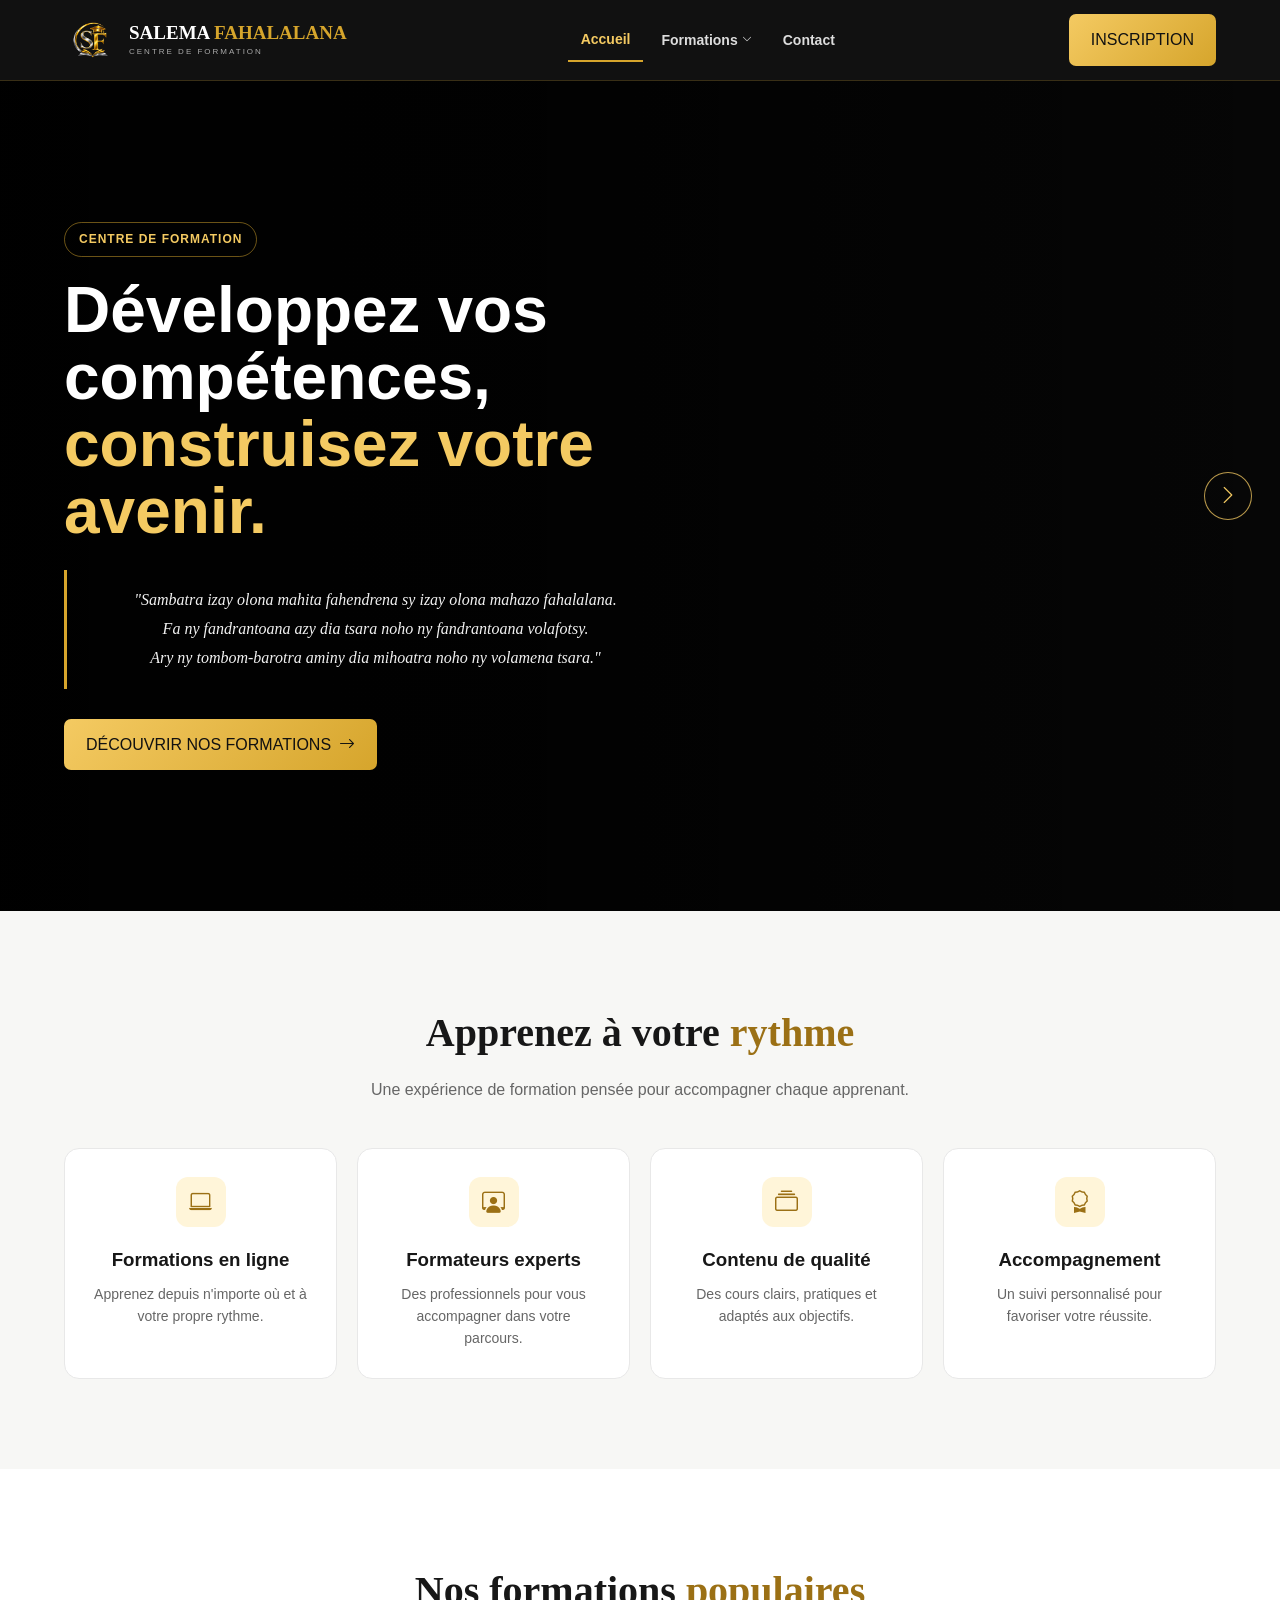
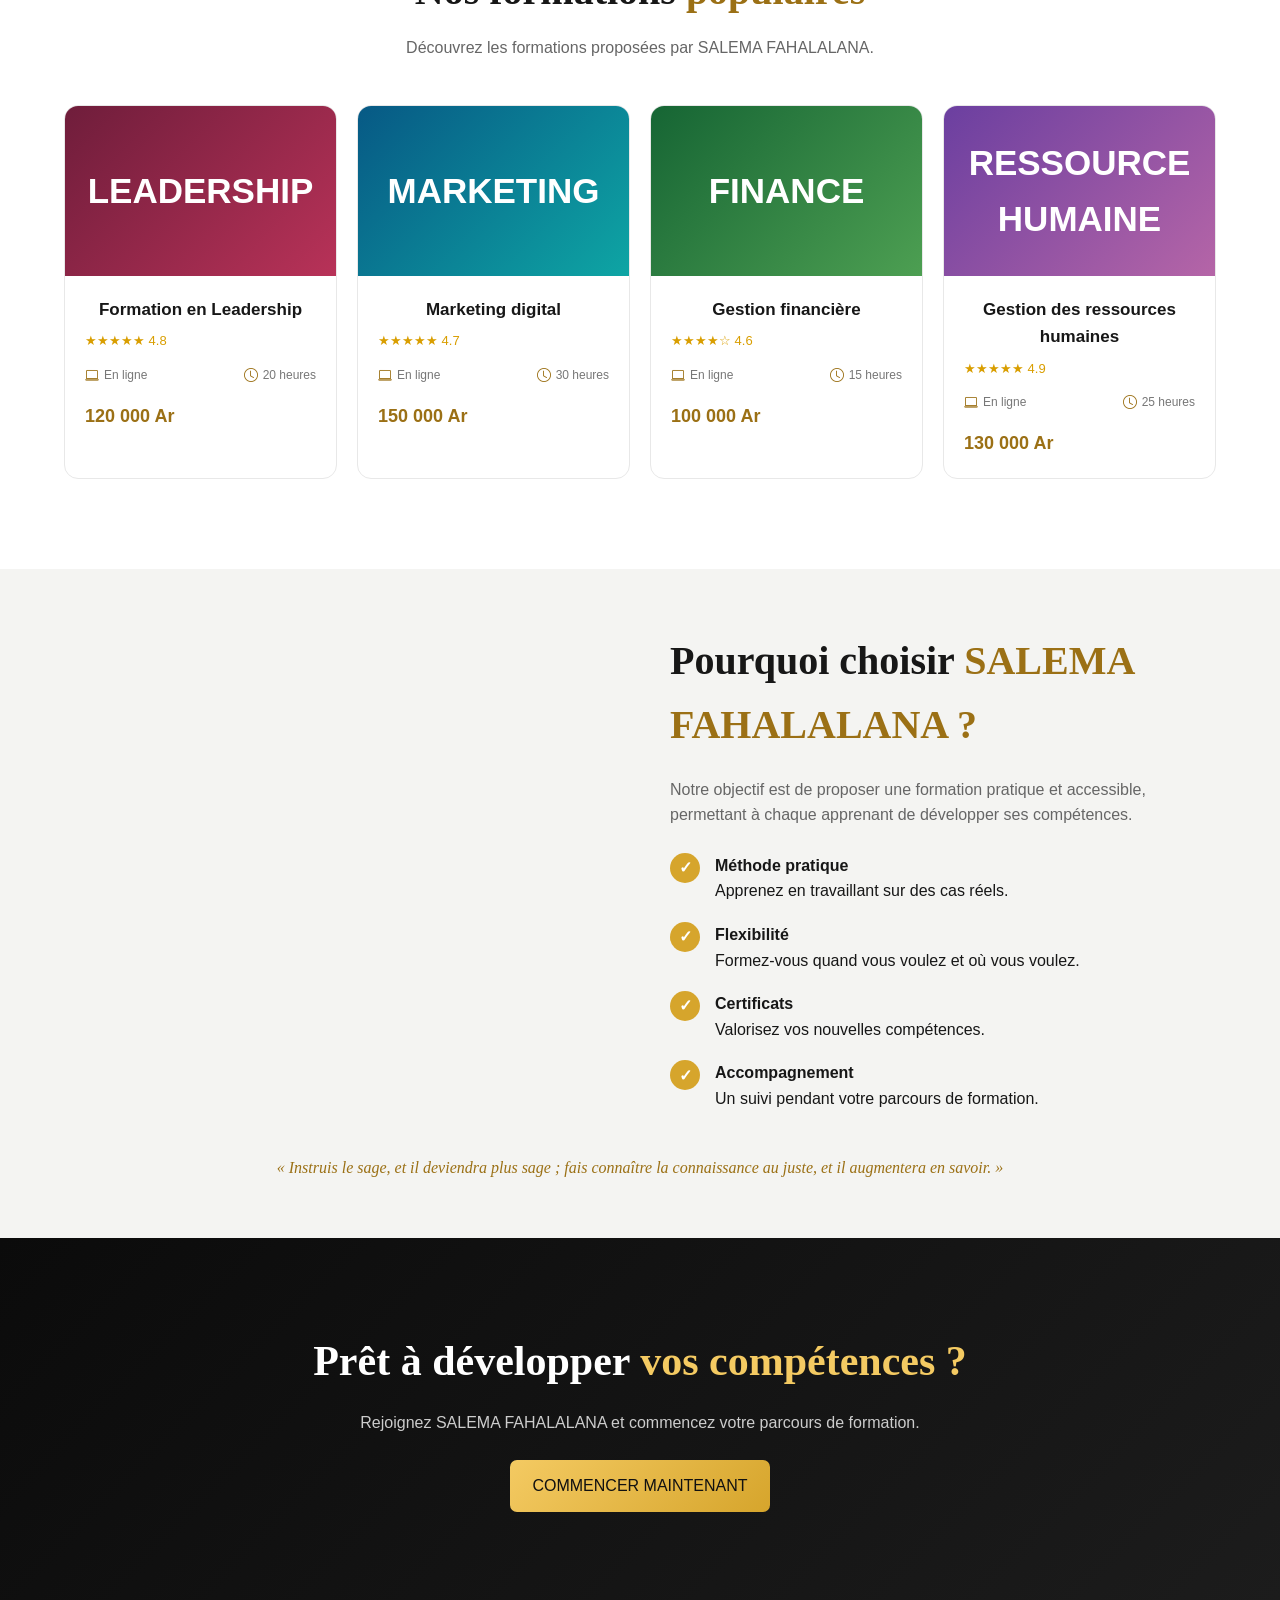
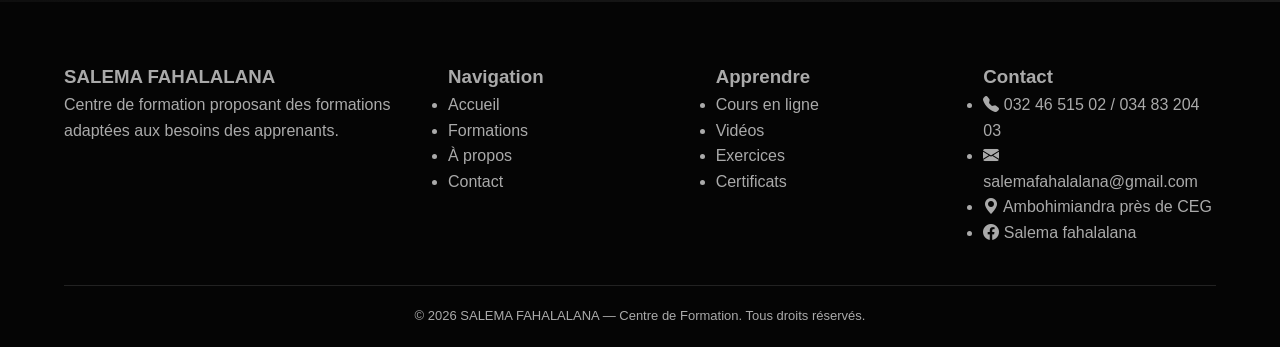
==== commit 3ab6135b: "Update index.html" ====
--- a/index.html
+++ b/index.html
@@ -20,7 +20,7 @@
 
         <a href="#" class="logo">
 
-            <img src="assets/images/sf_logo.png" alt="Logo SF">
+            <img src="sf_logo.png" alt="Logo SF">
 
             <div class="logo-text">
 
